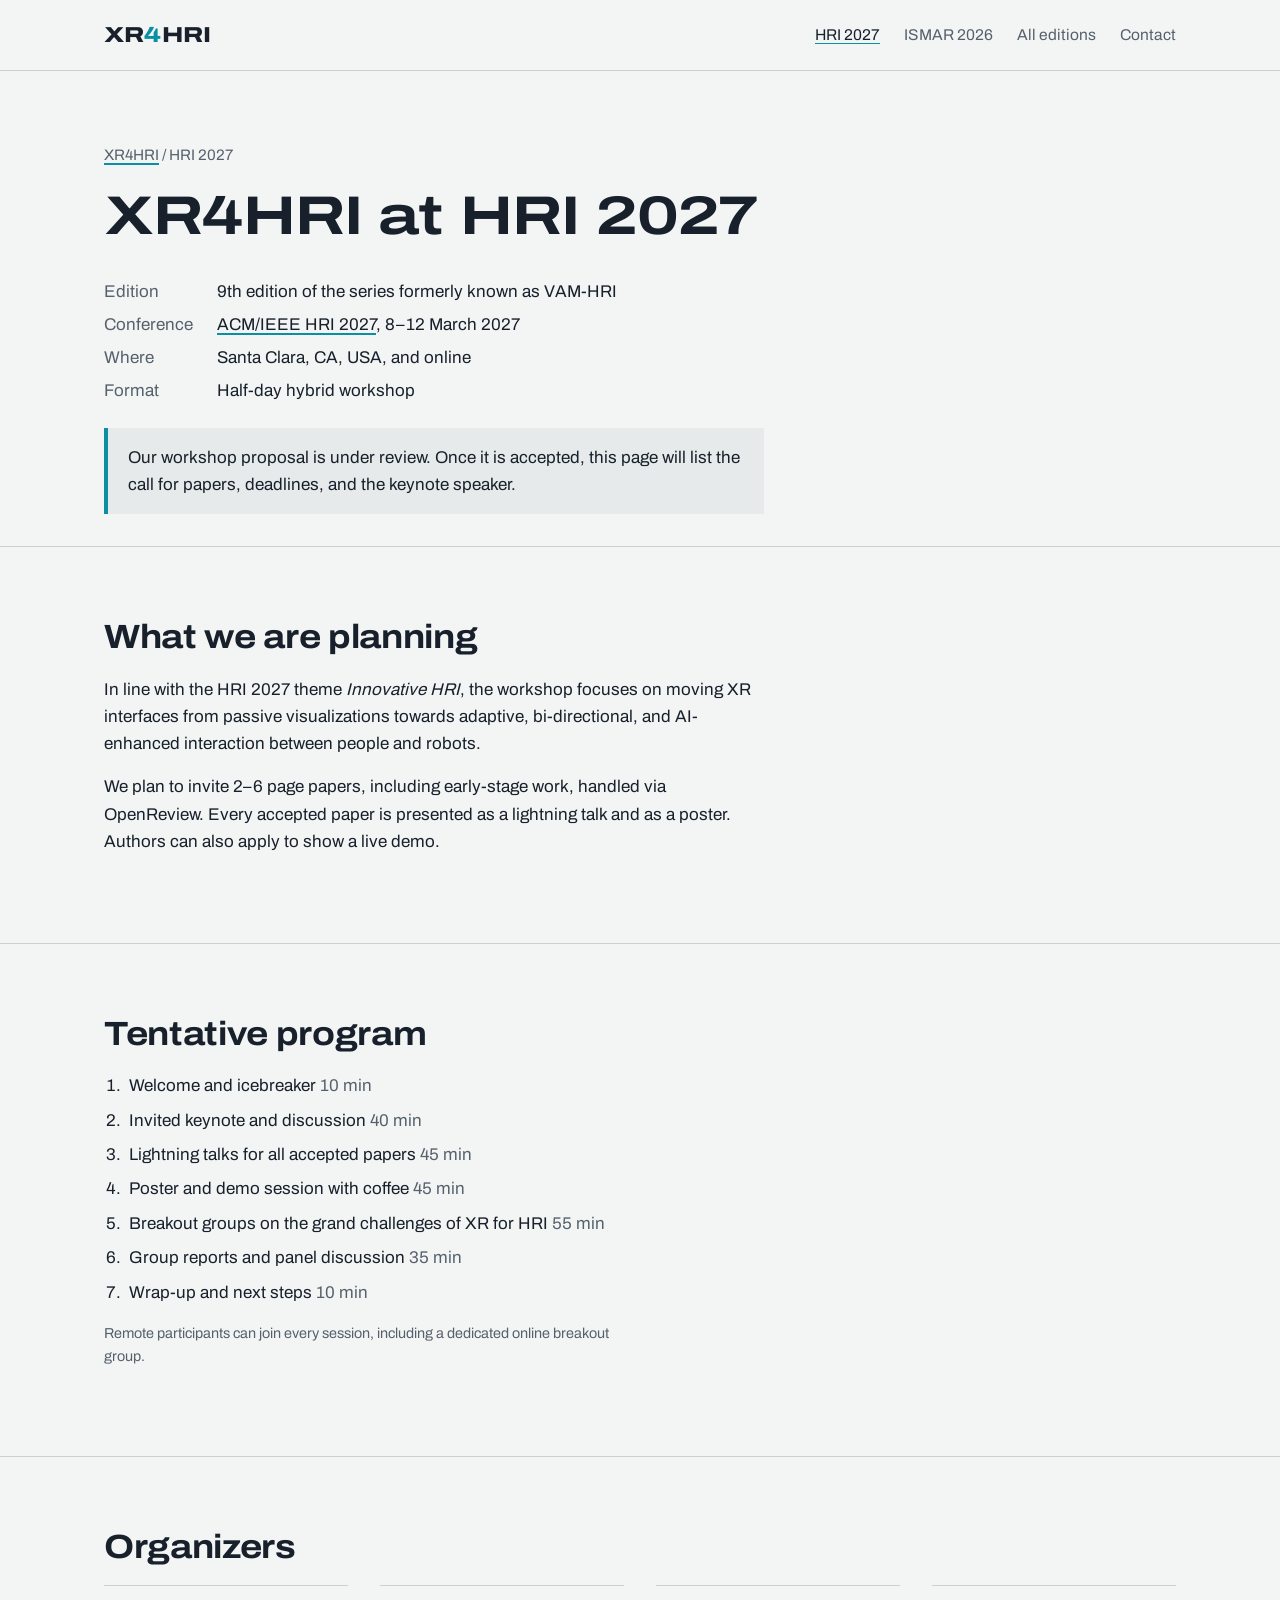
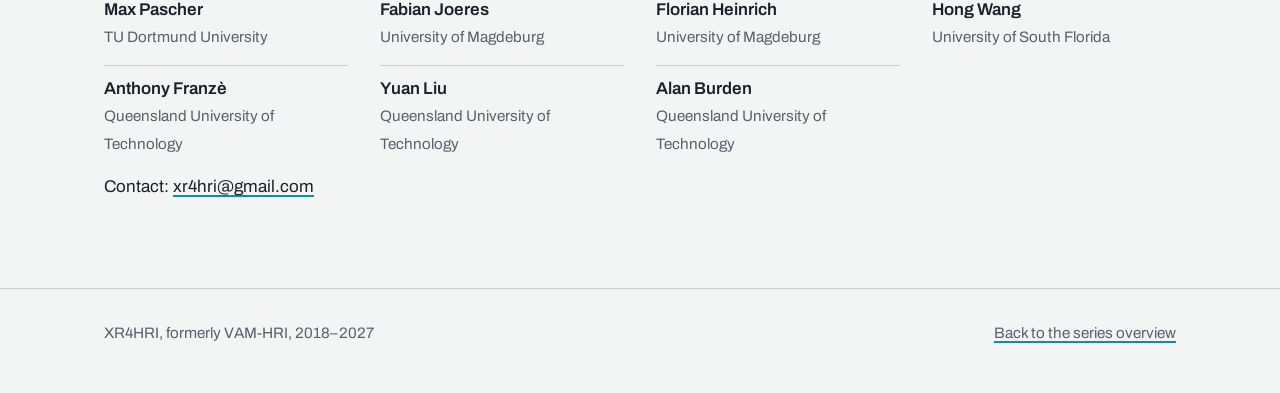
==== hri2027/index.html @ d19fa5a9 "Update" ====
<!doctype html>
<html lang="en">
<head>
  <meta charset="utf-8">
  <meta name="viewport" content="width=device-width, initial-scale=1">
  <title>XR4HRI at HRI 2027 – Santa Clara, CA, USA</title>
  <meta name="description" content="Plans for the 9th edition of XR4HRI (formerly VAM-HRI) at the ACM/IEEE International Conference on Human-Robot Interaction 2027.">
  <link rel="icon" href="../assets/img/favicon.svg" type="image/svg+xml">
  <link rel="preload" href="../assets/fonts/archivo-var.woff2" as="font" type="font/woff2" crossorigin>
  <link rel="stylesheet" href="../assets/css/style.css">
</head>
<body>
  <a class="skip" href="#main">Skip to content</a>

  <header class="site-header">
    <div class="wrap">
      <a class="wordmark" href="../">XR<span>4</span>HRI</a>
      <nav class="site-nav" aria-label="Main">
        <ul>
          <li><a href="./" aria-current="page">HRI 2027</a></li>
          <li><a href="../ismar2026/">ISMAR 2026</a></li>
          <li><a href="../#editions">All editions</a></li>
          <li><a href="../#contact">Contact</a></li>
        </ul>
      </nav>
    </div>
  </header>

  <main id="main">
    <section class="page-head">
      <div class="wrap">
        <p class="crumb"><a href="../">XR4HRI</a> / HRI 2027</p>
        <h1>XR4HRI at HRI 2027</h1>
        <dl class="facts">
          <dt>Edition</dt><dd>9th edition of the series formerly known as VAM-HRI</dd>
          <dt>Conference</dt><dd><a href="https://humanrobotinteraction.org/2027/">ACM/IEEE HRI 2027</a>, 8–12 March 2027</dd>
          <dt>Where</dt><dd>Santa Clara, CA, USA, and online</dd>
          <dt>Format</dt><dd>Half-day hybrid workshop</dd>
        </dl>
        <!-- TODO: replace this note with the call for papers once the workshop is accepted -->
        <p class="status">Our workshop proposal is under review. Once it is accepted, this page will list the call for papers, deadlines, and the keynote speaker.</p>
      </div>
    </section>

    <section class="section" aria-labelledby="plan-title">
      <div class="wrap">
        <div class="prose">
          <h2 id="plan-title">What we are planning</h2>
          <p>In line with the HRI 2027 theme <em>Innovative HRI</em>, the workshop focuses on moving XR interfaces from passive visualizations towards adaptive, bi-directional, and AI-enhanced interaction between people and robots.</p>
          <p>We plan to invite 2–6 page papers, including early-stage work, handled via OpenReview. Every accepted paper is presented as a lightning talk and as a poster. Authors can also apply to show a live demo.</p>
        </div>
      </div>
    </section>

    <section class="section" aria-labelledby="program-title">
      <div class="wrap">
        <h2 id="program-title">Tentative program</h2>
        <ol class="program">
          <li>Welcome and icebreaker <span>10 min</span></li>
          <li>Invited keynote and discussion <span>40 min</span></li>
          <li>Lightning talks for all accepted papers <span>45 min</span></li>
          <li>Poster and demo session with coffee <span>45 min</span></li>
          <li>Breakout groups on the grand challenges of XR for HRI <span>55 min</span></li>
          <li>Group reports and panel discussion <span>35 min</span></li>
          <li>Wrap-up and next steps <span>10 min</span></li>
        </ol>
        <p class="prose small">Remote participants can join every session, including a dedicated online breakout group.</p>
      </div>
    </section>

    <section class="section" aria-labelledby="org-title">
      <div class="wrap">
        <h2 id="org-title">Organizers</h2>
        <!-- TODO: keep in sync with the proposal's author list -->
        <ul class="people">
          <li><strong>Max Pascher</strong><span>TU Dortmund University</span></li>
          <li><strong>Fabian Joeres</strong><span>University of Magdeburg</span></li>
          <li><strong>Florian Heinrich</strong><span>University of Magdeburg</span></li>
          <li><strong>Hong Wang</strong><span>University of South Florida</span></li>
          <li><strong>Anthony Franzè</strong><span>Queensland University of Technology</span></li>
          <li><strong>Yuan Liu</strong><span>Queensland University of Technology</span></li>
          <li><strong>Alan Burden</strong><span>Queensland University of Technology</span></li>
        </ul>
        <p>Contact: <a href="mailto:xr4hri@gmail.com">xr4hri@gmail.com</a></p>
      </div>
    </section>
  </main>

  <footer class="site-footer">
    <div class="wrap">
      <p>XR4HRI, formerly VAM-HRI, 2018–2027</p>
      <p><a href="../">Back to the series overview</a></p>
    </div>
  </footer>
</body>
</html>
---- assets/css/style.css ----
/* XR4HRI — shared styles
   Palette: the physical world is ink on light grey; the virtual layer is "holo" cyan,
   used only for things that are overlays (the ghost arm, current-edition markers, focus). */

@font-face {
  font-family: "Archivo";
  src: url("../fonts/archivo-var.woff2") format("woff2");
  font-weight: 100 900;
  font-stretch: 62% 125%;
  font-display: swap;
}

:root {
  --bg: #f3f5f4;
  --surface: #e6eaea;
  --ink: #17202b;
  --muted: #56616d;
  --line: #c9d0d4;
  --holo: #0b8fa5;
  --holo-soft: #c4ecf2;

  --font: "Archivo", "Helvetica Neue", Arial, system-ui, sans-serif;
  --measure: 66ch;
  --page: 72rem;
  --gutter: clamp(1.25rem, 4vw, 2.5rem);
  color-scheme: light dark;
}

@media (prefers-color-scheme: dark) {
  :root {
    --bg: #0f151c;
    --surface: #18212b;
    --ink: #e5ebee;
    --muted: #9ba7b2;
    --line: #2c3743;
    --holo: #3fd0e6;
    --holo-soft: #133b44;
  }
}

*, *::before, *::after { box-sizing: border-box; }

html { -webkit-text-size-adjust: 100%; }

body {
  margin: 0;
  background: var(--bg);
  color: var(--ink);
  font-family: var(--font);
  font-size: 1.0625rem;
  line-height: 1.6;
  font-stretch: 100%;
}

img, svg { max-width: 100%; height: auto; }

a { color: inherit; text-decoration-color: var(--holo); text-decoration-thickness: 2px; text-underline-offset: 0.2em; }
a:hover { color: var(--holo); }

:focus-visible { outline: 3px solid var(--holo); outline-offset: 3px; border-radius: 2px; }

.skip {
  position: absolute; left: -999px; top: 0;
  background: var(--ink); color: var(--bg); padding: 0.5rem 1rem; z-index: 10;
}
.skip:focus { left: 1rem; top: 1rem; }

.wrap { max-width: var(--page); margin: 0 auto; padding: 0 var(--gutter); }

/* ---------- Header ---------- */
.site-header { border-bottom: 1px solid var(--line); }
.site-header .wrap {
  display: flex; flex-wrap: wrap; align-items: center; justify-content: space-between;
  gap: 0.75rem 2rem; padding-top: 1.1rem; padding-bottom: 1.1rem;
}
.wordmark {
  font-weight: 800; font-stretch: 125%; font-size: 1.35rem; letter-spacing: 0.01em;
  text-decoration: none;
}
.wordmark span { color: var(--holo); }
.site-nav ul { display: flex; flex-wrap: wrap; gap: 0.25rem 1.5rem; list-style: none; margin: 0; padding: 0; }
.site-nav a { text-decoration: none; font-size: 0.975rem; color: var(--muted); }
.site-nav a:hover, .site-nav a[aria-current="page"] { color: var(--ink); text-decoration: underline; text-decoration-color: var(--holo); }

/* ---------- Type ---------- */
h1, h2, h3 { line-height: 1.08; margin: 0 0 0.6em; font-weight: 700; }
h1 { font-stretch: 125%; font-size: clamp(2.3rem, 5.6vw, 4.4rem); letter-spacing: -0.015em; }
h2 { font-stretch: 112%; font-size: clamp(1.55rem, 2.8vw, 2.1rem); letter-spacing: -0.01em; }
h3 { font-stretch: 100%; font-size: 1.15rem; margin-bottom: 0.4em; }
p, ul, ol, dl { margin: 0 0 1rem; }
.prose { max-width: var(--measure); }
.lead { font-size: clamp(1.1rem, 1.6vw, 1.3rem); line-height: 1.5; color: var(--muted); max-width: 40ch; }
.small { font-size: 0.9rem; color: var(--muted); }

/* ---------- Hero ---------- */
.hero .wrap {
  display: grid; grid-template-columns: minmax(0, 1.15fr) minmax(0, 0.85fr);
  gap: 2rem 3rem; align-items: center;
  padding-top: clamp(2.5rem, 7vw, 5.5rem); padding-bottom: clamp(2rem, 5vw, 4rem);
}
.hero h1 { margin-bottom: 0.45em; }
.hero-art { justify-self: end; width: 100%; max-width: 30rem; }
.hero-art .real { fill: var(--ink); }
.hero-art .table { stroke: var(--line); stroke-width: 2; }
.hero-art .ghost { fill: none; stroke: var(--holo); stroke-width: 2; stroke-dasharray: 5 4; }
.hero-art .path { fill: none; stroke: var(--holo); stroke-width: 2.5; stroke-linecap: round; stroke-dasharray: 1 7; }
.hero-art .target { fill: var(--holo-soft); stroke: var(--holo); stroke-width: 2; }
.hero-art .ghost-group { animation: project 1.6s ease-out 0.4s both; }
@keyframes project { from { opacity: 0; transform: translateY(6px); } to { opacity: 1; transform: none; } }

.actions { display: flex; flex-wrap: wrap; gap: 0.75rem 1.5rem; align-items: center; margin-top: 1.75rem; }
.button {
  display: inline-block; background: var(--ink); color: var(--bg); text-decoration: none;
  padding: 0.7rem 1.2rem; border-radius: 3px; font-weight: 600;
}
.button:hover { background: var(--holo); color: var(--bg); }

/* ---------- Sections ---------- */
.section { padding: clamp(2.5rem, 6vw, 4.5rem) 0; border-top: 1px solid var(--line); }
.section-head { max-width: var(--measure); margin-bottom: 1.75rem; }

.next {
  border-left: 4px solid var(--holo); background: var(--surface);
  padding: 1.5rem 1.75rem; display: grid; grid-template-columns: minmax(0, 1fr) auto; gap: 1rem 2rem; align-items: end;
}
.next h2 { margin-bottom: 0.3em; }
.next p { margin: 0; max-width: 58ch; }

.facts { display: grid; grid-template-columns: max-content 1fr; gap: 0.35rem 1.5rem; margin: 0; }
.facts dt { color: var(--muted); }
.facts dd { margin: 0; }

.two-col { display: grid; grid-template-columns: repeat(2, minmax(0, 1fr)); gap: 1.5rem 3rem; }
.topics ul { padding-left: 1.1rem; margin: 0; }
.topics li { margin-bottom: 0.3rem; }

/* ---------- Editions table ---------- */
.table-scroll { overflow-x: auto; }
table { border-collapse: collapse; width: 100%; min-width: 36rem; }
th, td { text-align: left; padding: 0.7rem 1rem 0.7rem 0; border-bottom: 1px solid var(--line); vertical-align: top; }
th { font-weight: 600; color: var(--muted); font-size: 0.95rem; }
td.year { font-weight: 700; font-stretch: 112%; font-variant-numeric: tabular-nums; width: 5rem; }
tr.xr td.year { color: var(--holo); }
.series-break td { padding-top: 1.5rem; color: var(--muted); font-size: 0.95rem; border-bottom-color: transparent; }

/* ---------- Edition pages ---------- */
.page-head .wrap { padding-top: clamp(2.5rem, 6vw, 4.5rem); padding-bottom: 2rem; }
.crumb { font-size: 0.95rem; color: var(--muted); margin-bottom: 1.25rem; }
.page-head h1 { font-size: clamp(2rem, 4.6vw, 3.4rem); max-width: 22ch; }
.status {
  border-left: 4px solid var(--holo); background: var(--surface);
  padding: 1rem 1.25rem; max-width: var(--measure); margin: 1.5rem 0 0;
}
.tracks { display: grid; grid-template-columns: repeat(2, minmax(0, 1fr)); gap: 2rem 3rem; }
.people { list-style: none; padding: 0; display: grid; grid-template-columns: repeat(auto-fill, minmax(15rem, 1fr)); gap: 0.9rem 2rem; }
.people li { border-top: 1px solid var(--line); padding-top: 0.6rem; }
.people strong { display: block; font-weight: 600; }
.people span { color: var(--muted); font-size: 0.95rem; }
ol.program { padding-left: 1.3rem; max-width: var(--measure); }
ol.program li { margin-bottom: 0.45rem; padding-left: 0.25rem; }
ol.program li span { color: var(--muted); }

/* ---------- Footer ---------- */
.site-footer { border-top: 1px solid var(--line); padding: 2rem 0 3rem; font-size: 0.95rem; color: var(--muted); }
.site-footer .wrap { display: flex; flex-wrap: wrap; justify-content: space-between; gap: 1rem 2rem; }
.site-footer p { margin: 0; }

/* ---------- Responsive ---------- */
@media (max-width: 52rem) {
  .hero .wrap { grid-template-columns: 1fr; }
  .hero-art { justify-self: start; max-width: 22rem; order: -1; }
  .next { grid-template-columns: 1fr; }
  .two-col, .tracks { grid-template-columns: 1fr; }
}

@media (prefers-reduced-motion: reduce) {
  .hero-art .ghost-group { animation: none; }
}
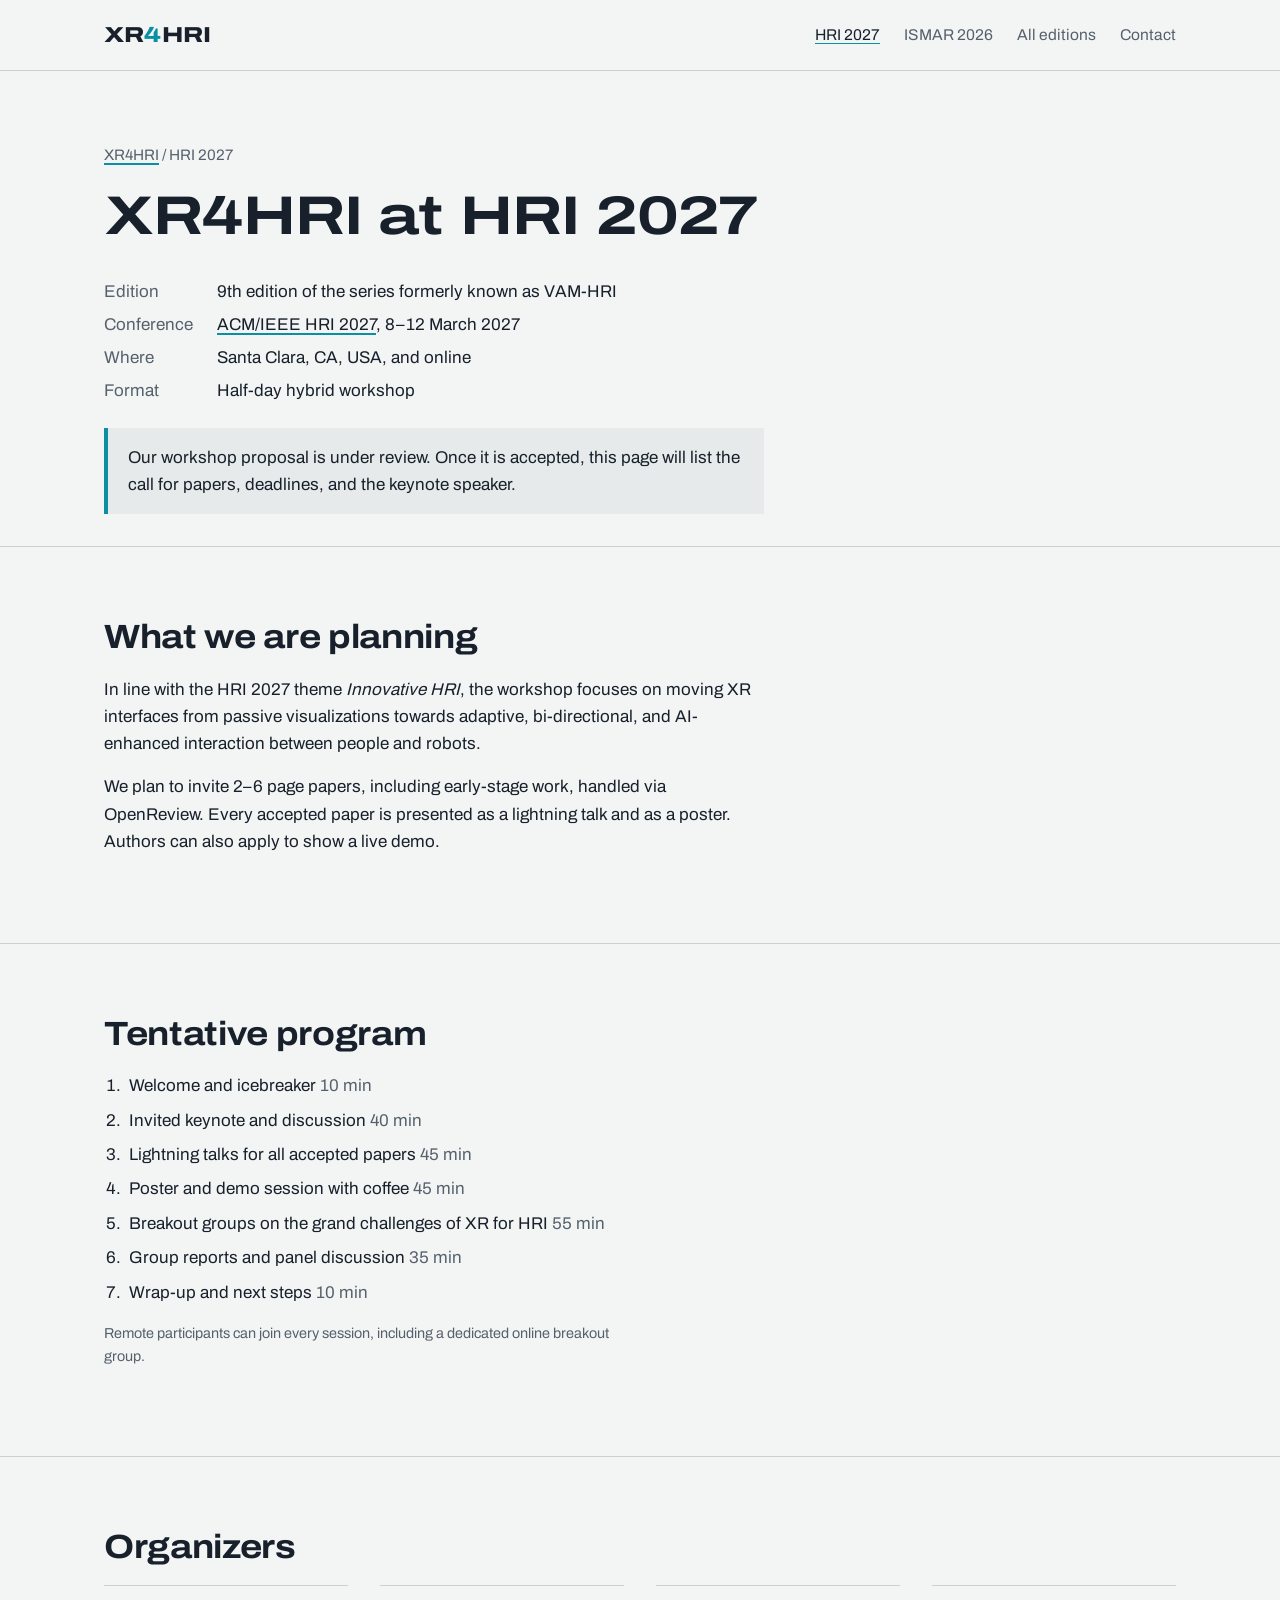
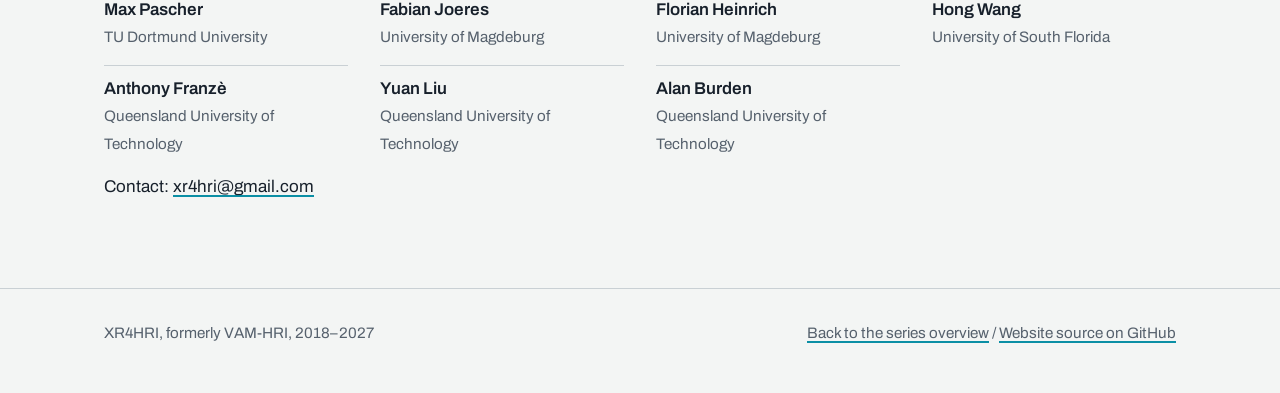
==== commit 1345fe32: "ISAMAR & Discord" ====
--- a/hri2027/index.html
+++ b/hri2027/index.html
@@ -89,7 +89,7 @@
   <footer class="site-footer">
     <div class="wrap">
       <p>XR4HRI, formerly VAM-HRI, 2018–2027</p>
-      <p><a href="../">Back to the series overview</a></p>
+      <p><a href="../">Back to the series overview</a> <span aria-hidden="true">/</span> <a href="https://github.com/xr4hri/xr4hri.github.io">Website source on GitHub</a></p>
     </div>
   </footer>
 </body>
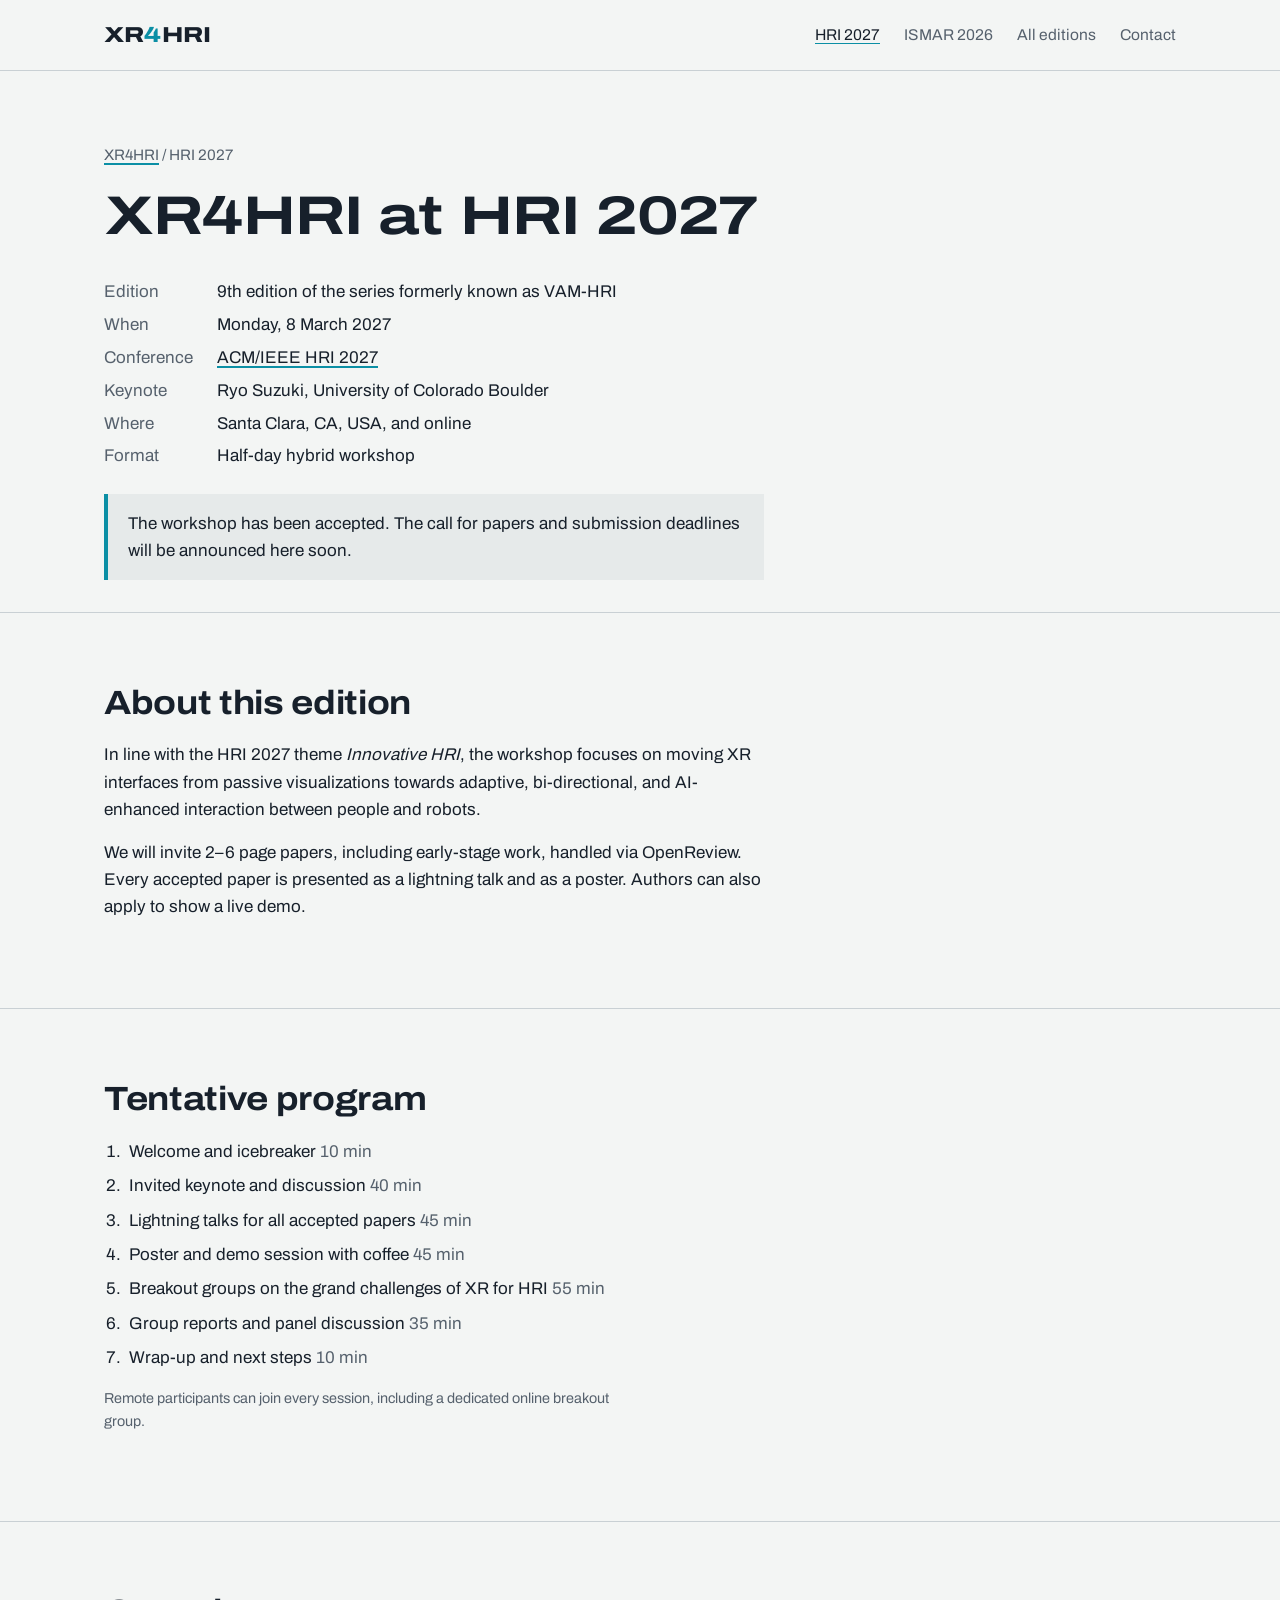
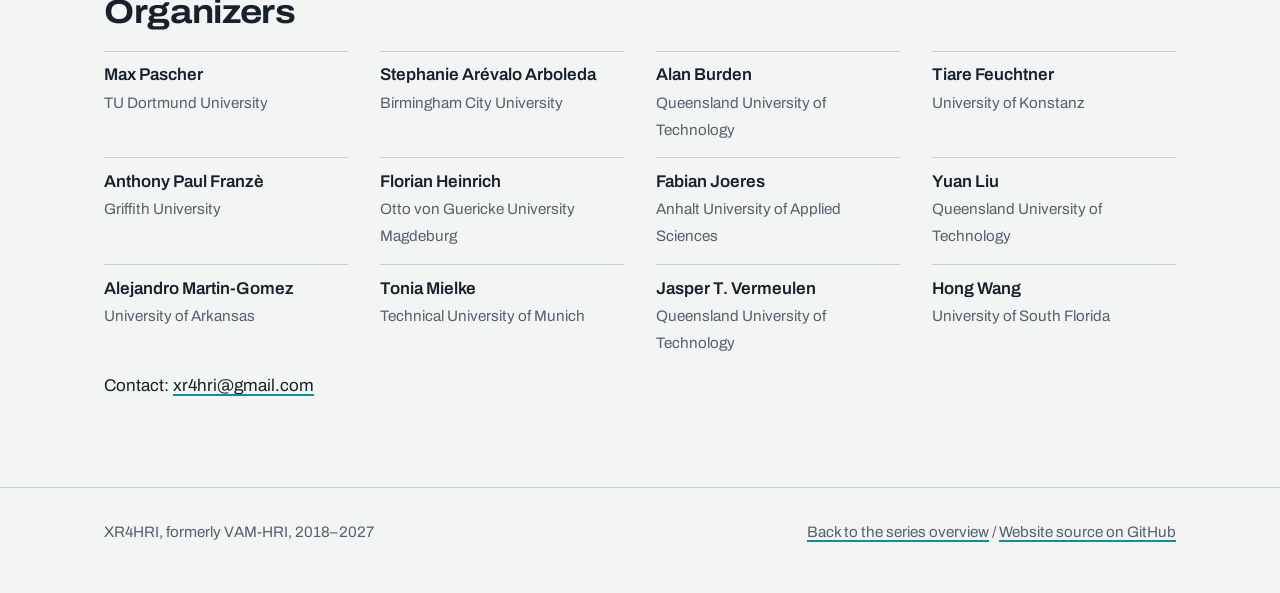
==== commit 67f89af9: "Update after acceptance" ====
--- a/hri2027/index.html
+++ b/hri2027/index.html
@@ -33,21 +33,23 @@
         <h1>XR4HRI at HRI 2027</h1>
         <dl class="facts">
           <dt>Edition</dt><dd>9th edition of the series formerly known as VAM-HRI</dd>
-          <dt>Conference</dt><dd><a href="https://humanrobotinteraction.org/2027/">ACM/IEEE HRI 2027</a>, 8–12 March 2027</dd>
+          <dt>When</dt><dd>Monday, 8 March 2027</dd>
+          <dt>Conference</dt><dd><a href="https://humanrobotinteraction.org/2027/">ACM/IEEE HRI 2027</a></dd>
+          <dt>Keynote</dt><dd>Ryo Suzuki, University of Colorado Boulder</dd>
           <dt>Where</dt><dd>Santa Clara, CA, USA, and online</dd>
           <dt>Format</dt><dd>Half-day hybrid workshop</dd>
         </dl>
-        <!-- TODO: replace this note with the call for papers once the workshop is accepted -->
-        <p class="status">Our workshop proposal is under review. Once it is accepted, this page will list the call for papers, deadlines, and the keynote speaker.</p>
+        <!-- TODO: replace this note with the call for papers and deadlines -->
+        <p class="status">The workshop has been accepted. The call for papers and submission deadlines will be announced here soon.</p>
       </div>
     </section>
 
     <section class="section" aria-labelledby="plan-title">
       <div class="wrap">
         <div class="prose">
-          <h2 id="plan-title">What we are planning</h2>
+          <h2 id="plan-title">About this edition</h2>
           <p>In line with the HRI 2027 theme <em>Innovative HRI</em>, the workshop focuses on moving XR interfaces from passive visualizations towards adaptive, bi-directional, and AI-enhanced interaction between people and robots.</p>
-          <p>We plan to invite 2–6 page papers, including early-stage work, handled via OpenReview. Every accepted paper is presented as a lightning talk and as a poster. Authors can also apply to show a live demo.</p>
+          <p>We will invite 2–6 page papers, including early-stage work, handled via OpenReview. Every accepted paper is presented as a lightning talk and as a poster. Authors can also apply to show a live demo.</p>
         </div>
       </div>
     </section>
@@ -71,15 +73,19 @@
     <section class="section" aria-labelledby="org-title">
       <div class="wrap">
         <h2 id="org-title">Organizers</h2>
-        <!-- TODO: keep in sync with the proposal's author list -->
         <ul class="people">
           <li><strong>Max Pascher</strong><span>TU Dortmund University</span></li>
-          <li><strong>Fabian Joeres</strong><span>University of Magdeburg</span></li>
-          <li><strong>Florian Heinrich</strong><span>University of Magdeburg</span></li>
+          <li><strong>Stephanie Arévalo Arboleda</strong><span>Birmingham City University</span></li>
+          <li><strong>Alan Burden</strong><span>Queensland University of Technology</span></li>
+          <li><strong>Tiare Feuchtner</strong><span>University of Konstanz</span></li>
+          <li><strong>Anthony Paul Franzè</strong><span>Griffith University</span></li>
+          <li><strong>Florian Heinrich</strong><span>Otto von Guericke University Magdeburg</span></li>
+          <li><strong>Fabian Joeres</strong><span>Anhalt University of Applied Sciences</span></li>
+          <li><strong>Yuan Liu</strong><span>Queensland University of Technology</span></li>
+          <li><strong>Alejandro Martin-Gomez</strong><span>University of Arkansas</span></li>
+          <li><strong>Tonia Mielke</strong><span>Technical University of Munich</span></li>
+          <li><strong>Jasper T. Vermeulen</strong><span>Queensland University of Technology</span></li>
           <li><strong>Hong Wang</strong><span>University of South Florida</span></li>
-          <li><strong>Anthony Franzè</strong><span>Queensland University of Technology</span></li>
-          <li><strong>Yuan Liu</strong><span>Queensland University of Technology</span></li>
-          <li><strong>Alan Burden</strong><span>Queensland University of Technology</span></li>
         </ul>
         <p>Contact: <a href="mailto:xr4hri@gmail.com">xr4hri@gmail.com</a></p>
       </div>
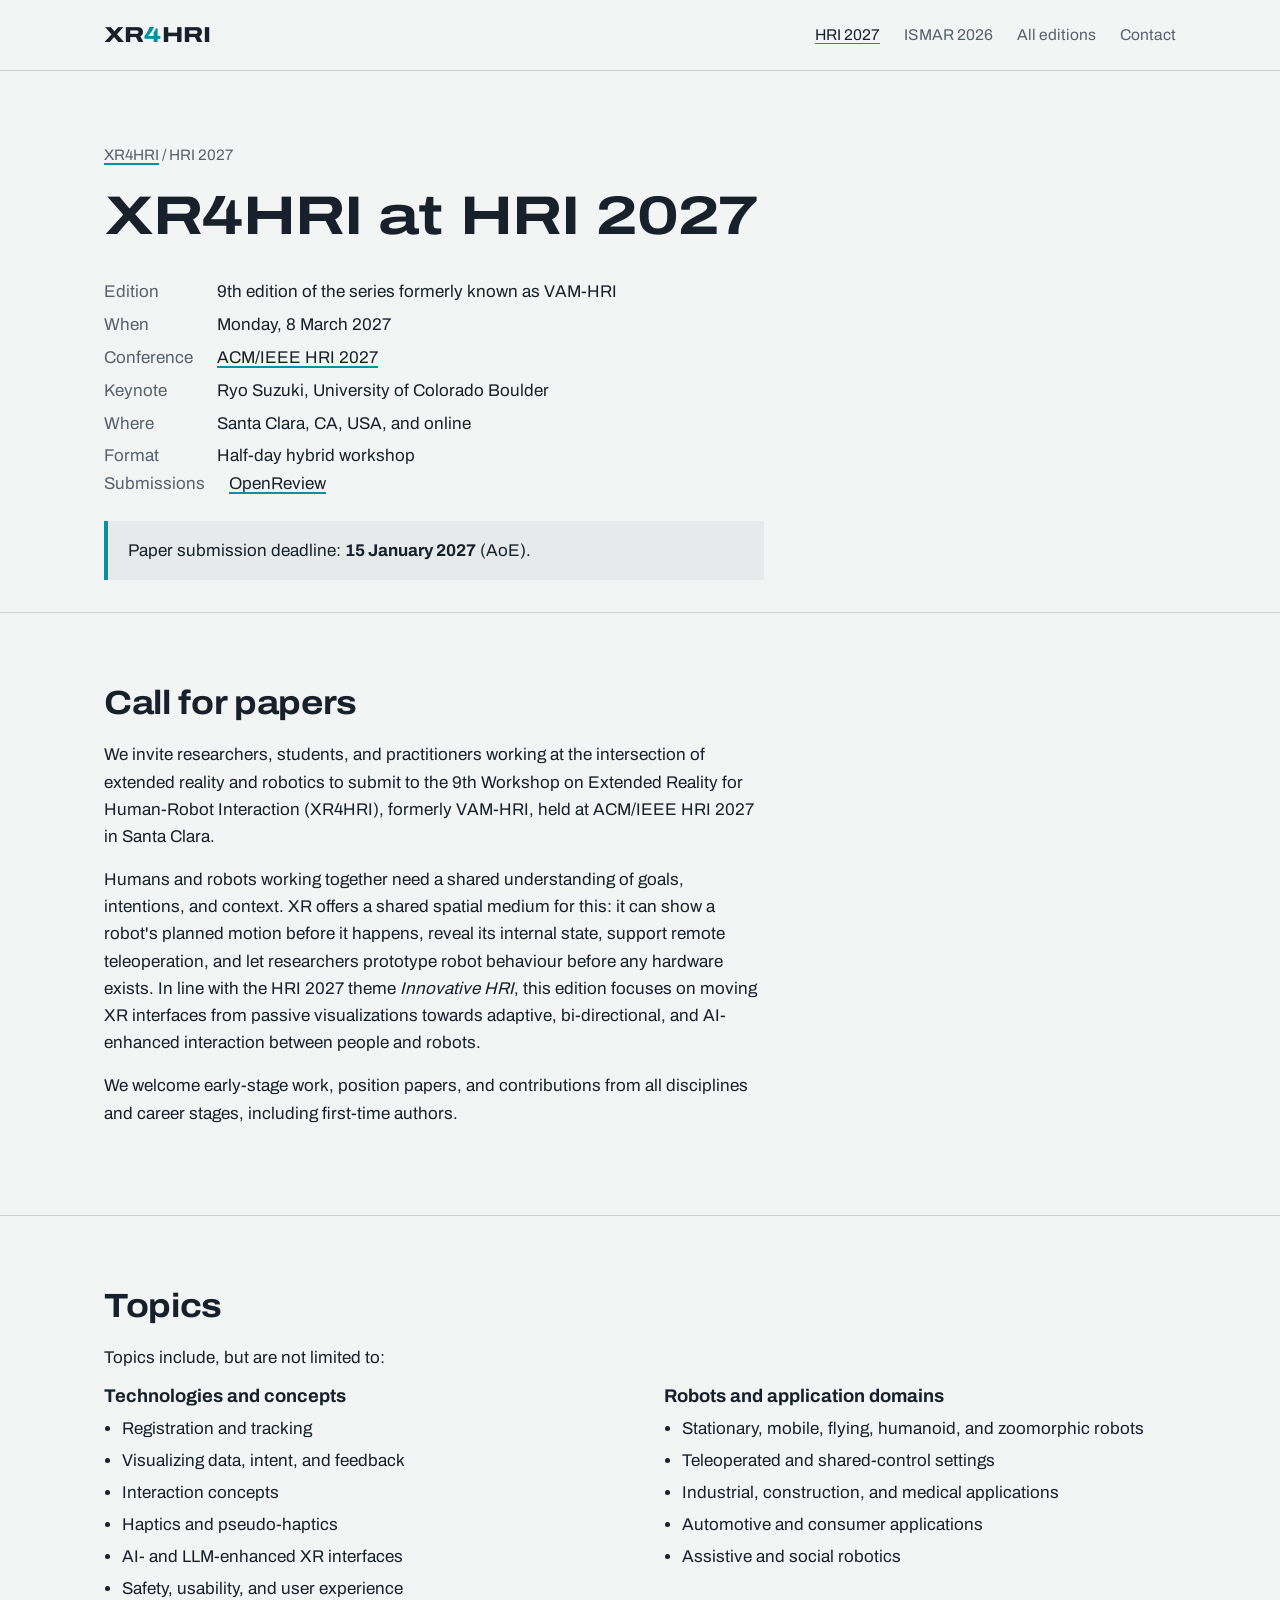
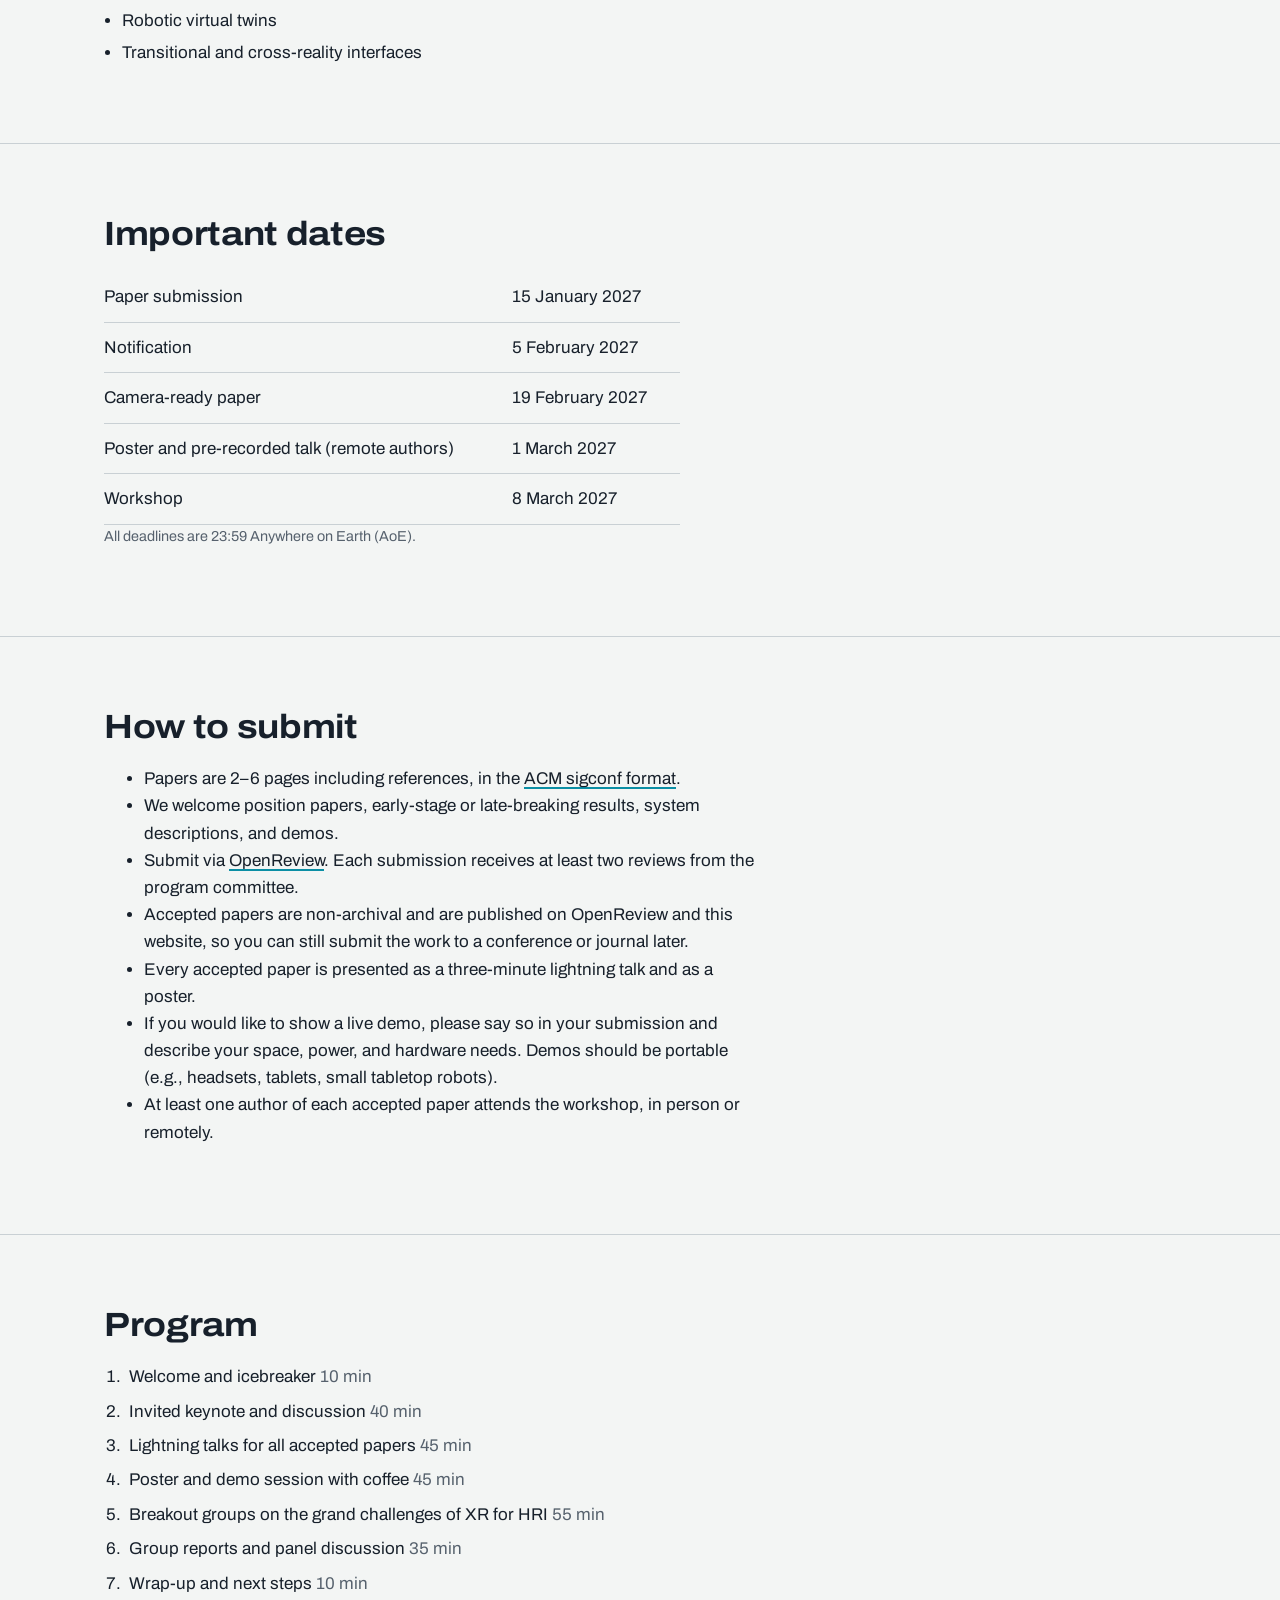
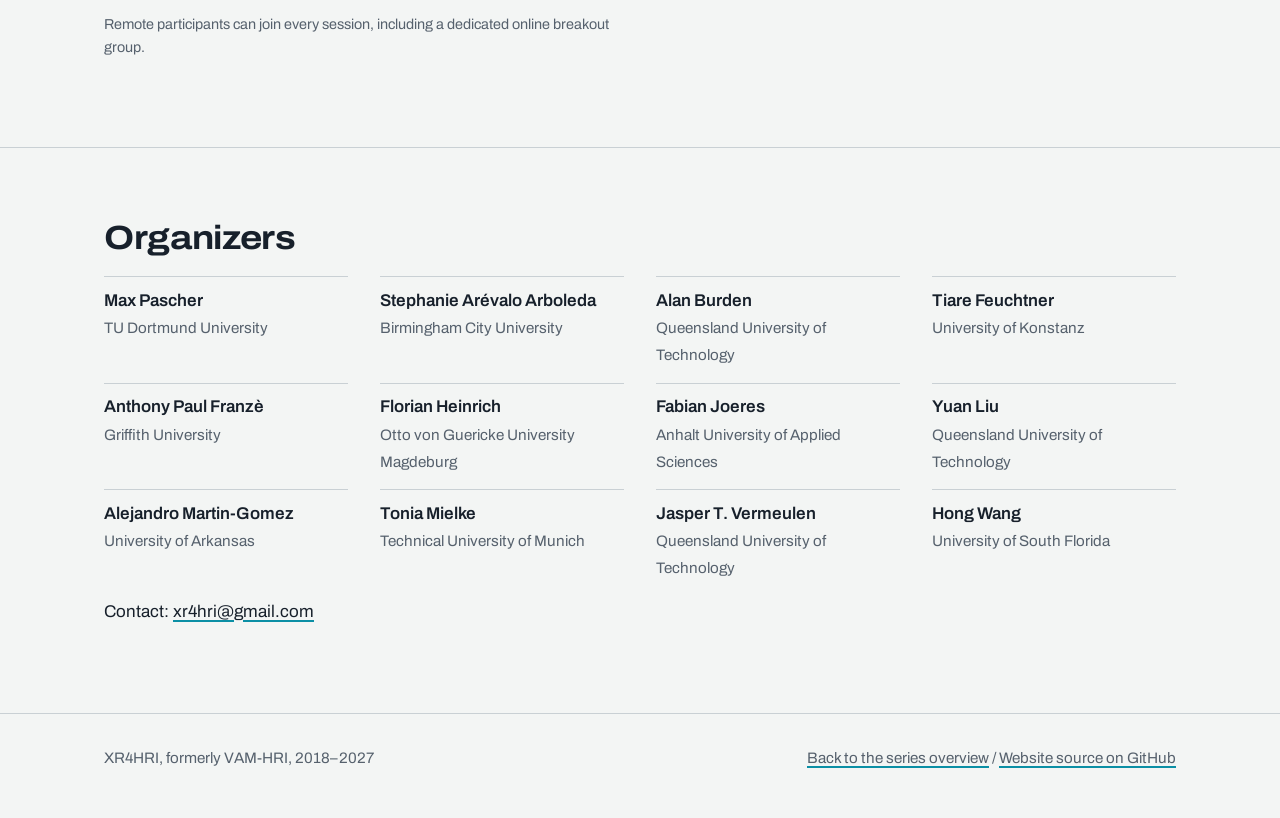
==== commit 65d49c16: "CfP" ====
--- a/hri2027/index.html
+++ b/hri2027/index.html
@@ -39,24 +39,92 @@
           <dt>Where</dt><dd>Santa Clara, CA, USA, and online</dd>
           <dt>Format</dt><dd>Half-day hybrid workshop</dd>
         </dl>
-        <!-- TODO: replace this note with the call for papers and deadlines -->
-        <p class="status">The workshop has been accepted. The call for papers and submission deadlines will be announced here soon.</p>
+        <dl class="facts">
+          <dt>Submissions</dt><dd><a href="https://openreview.net/group?id=humanrobotinteraction.org/HRI/2027/Workshop/XR4HRI">OpenReview</a></dd>
+        </dl>
+        <p class="status">Paper submission deadline: <strong>15 January 2027</strong> (AoE).</p>
       </div>
     </section>
 
-    <section class="section" aria-labelledby="plan-title">
+    <section class="section" aria-labelledby="cfp-title">
       <div class="wrap">
         <div class="prose">
-          <h2 id="plan-title">About this edition</h2>
-          <p>In line with the HRI 2027 theme <em>Innovative HRI</em>, the workshop focuses on moving XR interfaces from passive visualizations towards adaptive, bi-directional, and AI-enhanced interaction between people and robots.</p>
-          <p>We will invite 2–6 page papers, including early-stage work, handled via OpenReview. Every accepted paper is presented as a lightning talk and as a poster. Authors can also apply to show a live demo.</p>
+          <h2 id="cfp-title">Call for papers</h2>
+          <p>We invite researchers, students, and practitioners working at the intersection of extended reality and robotics to submit to the 9th Workshop on Extended Reality for Human-Robot Interaction (XR4HRI), formerly VAM-HRI, held at ACM/IEEE HRI 2027 in Santa Clara.</p>
+          <p>Humans and robots working together need a shared understanding of goals, intentions, and context. XR offers a shared spatial medium for this: it can show a robot's planned motion before it happens, reveal its internal state, support remote teleoperation, and let researchers prototype robot behaviour before any hardware exists. In line with the HRI 2027 theme <em>Innovative HRI</em>, this edition focuses on moving XR interfaces from passive visualizations towards adaptive, bi-directional, and AI-enhanced interaction between people and robots.</p>
+          <p>We welcome early-stage work, position papers, and contributions from all disciplines and career stages, including first-time authors.</p>
         </div>
       </div>
     </section>
 
+    <section class="section" aria-labelledby="topics-title">
+      <div class="wrap">
+        <h2 id="topics-title">Topics</h2>
+        <p class="prose">Topics include, but are not limited to:</p>
+        <div class="two-col topics">
+          <div>
+            <h3>Technologies and concepts</h3>
+            <ul>
+              <li>Registration and tracking</li>
+              <li>Visualizing data, intent, and feedback</li>
+              <li>Interaction concepts</li>
+              <li>Haptics and pseudo-haptics</li>
+              <li>AI- and LLM-enhanced XR interfaces</li>
+              <li>Safety, usability, and user experience</li>
+              <li>Robotic virtual twins</li>
+              <li>Transitional and cross-reality interfaces</li>
+            </ul>
+          </div>
+          <div>
+            <h3>Robots and application domains</h3>
+            <ul>
+              <li>Stationary, mobile, flying, humanoid, and zoomorphic robots</li>
+              <li>Teleoperated and shared-control settings</li>
+              <li>Industrial, construction, and medical applications</li>
+              <li>Automotive and consumer applications</li>
+              <li>Assistive and social robotics</li>
+            </ul>
+          </div>
+        </div>
+      </div>
+    </section>
+
+    <section class="section" aria-labelledby="dates-title">
+      <div class="wrap">
+        <h2 id="dates-title">Important dates</h2>
+        <div class="table-scroll">
+          <table style="min-width:0; max-width:36rem">
+            <tbody>
+              <tr><td>Paper submission</td><td>15 January 2027</td></tr>
+              <tr><td>Notification</td><td>5 February 2027</td></tr>
+              <tr><td>Camera-ready paper</td><td>19 February 2027</td></tr>
+              <tr><td>Poster and pre-recorded talk (remote authors)</td><td>1 March 2027</td></tr>
+              <tr><td>Workshop</td><td>8 March 2027</td></tr>
+            </tbody>
+          </table>
+        </div>
+        <p class="small">All deadlines are 23:59 Anywhere on Earth (AoE).</p>
+      </div>
+    </section>
+
+    <section class="section" id="submit" aria-labelledby="submit-title">
+      <div class="wrap"><div class="prose">
+        <h2 id="submit-title">How to submit</h2>
+        <ul>
+          <li>Papers are 2–6 pages including references, in the <a href="https://www.acm.org/publications/proceedings-template">ACM sigconf format</a>.</li>
+          <li>We welcome position papers, early-stage or late-breaking results, system descriptions, and demos.</li>
+          <li>Submit via <a href="https://openreview.net/group?id=humanrobotinteraction.org/HRI/2027/Workshop/XR4HRI">OpenReview</a>. Each submission receives at least two reviews from the program committee.</li>
+          <li>Accepted papers are non-archival and are published on OpenReview and this website, so you can still submit the work to a conference or journal later.</li>
+          <li>Every accepted paper is presented as a three-minute lightning talk and as a poster.</li>
+          <li>If you would like to show a live demo, please say so in your submission and describe your space, power, and hardware needs. Demos should be portable (e.g., headsets, tablets, small tabletop robots).</li>
+          <li>At least one author of each accepted paper attends the workshop, in person or remotely.</li>
+        </ul>
+      </div></div>
+    </section>
+
     <section class="section" aria-labelledby="program-title">
       <div class="wrap">
-        <h2 id="program-title">Tentative program</h2>
+        <h2 id="program-title">Program</h2>
         <ol class="program">
           <li>Welcome and icebreaker <span>10 min</span></li>
           <li>Invited keynote and discussion <span>40 min</span></li>
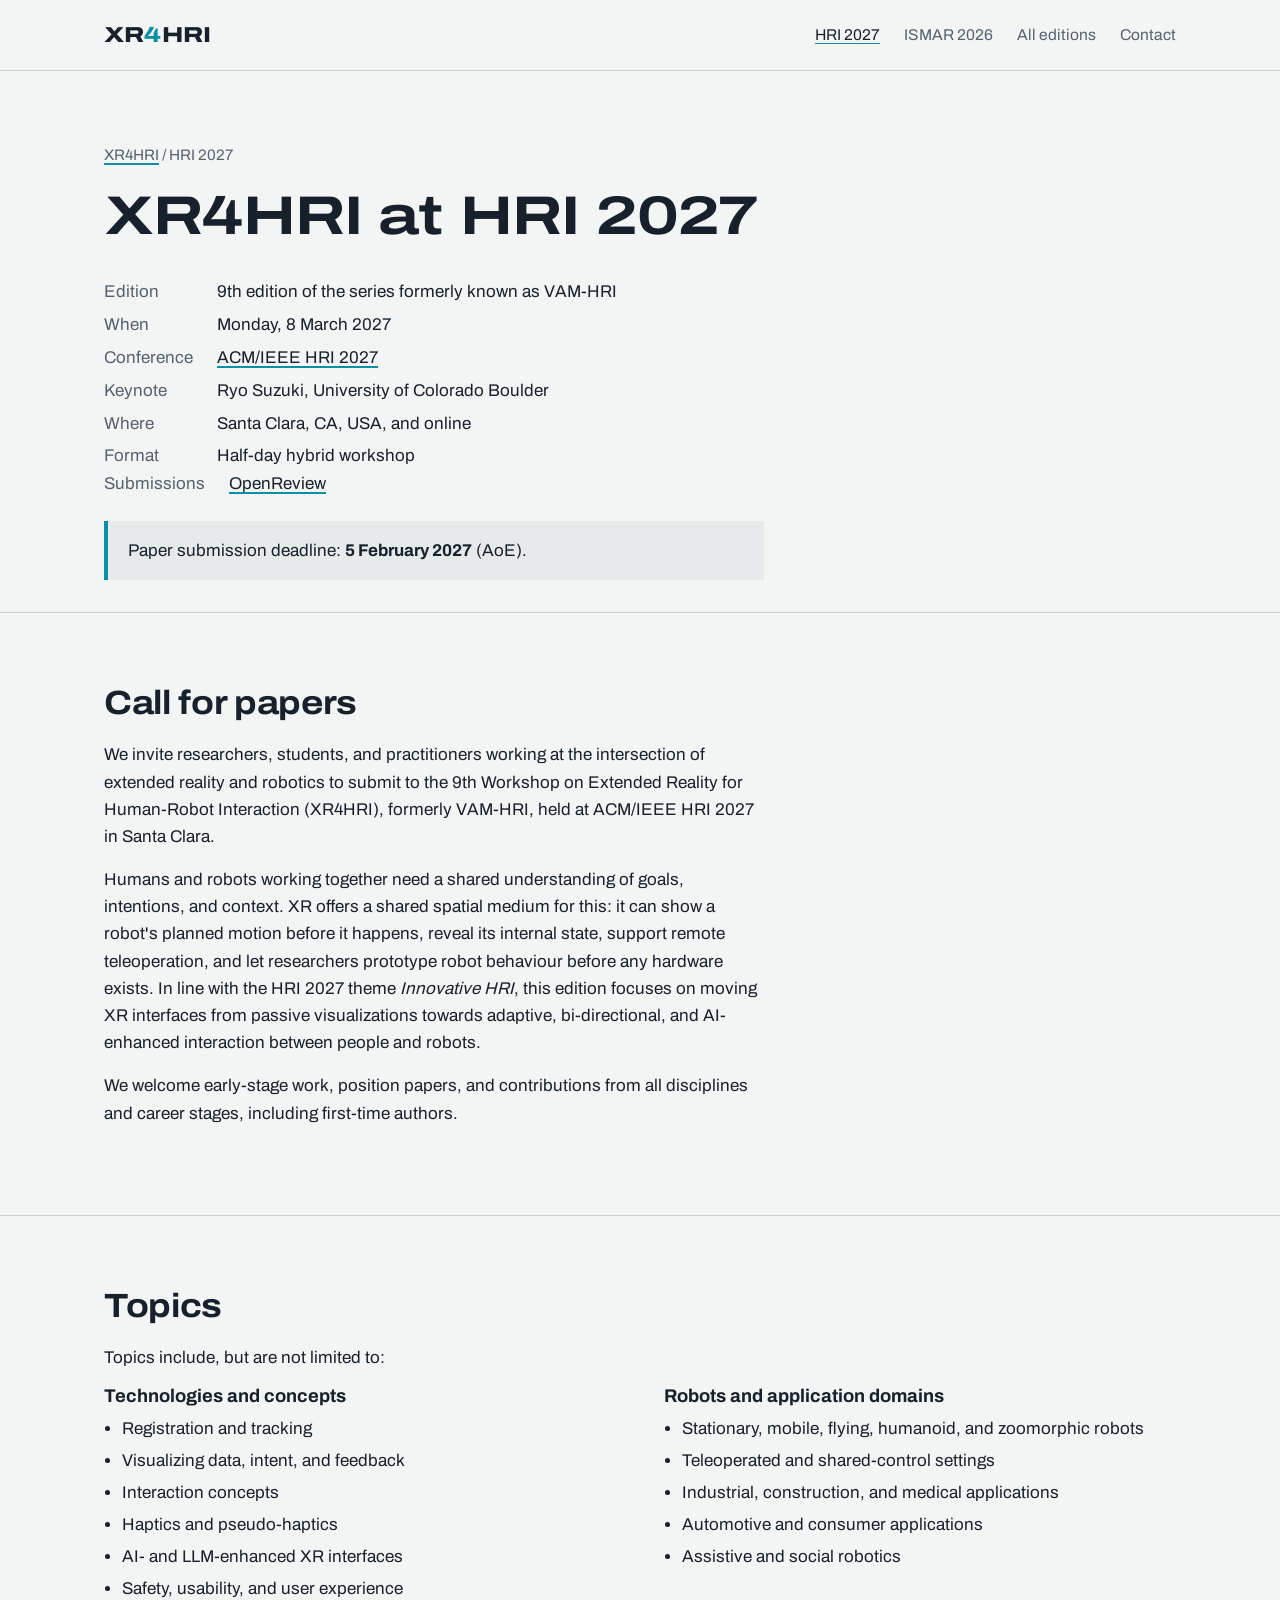
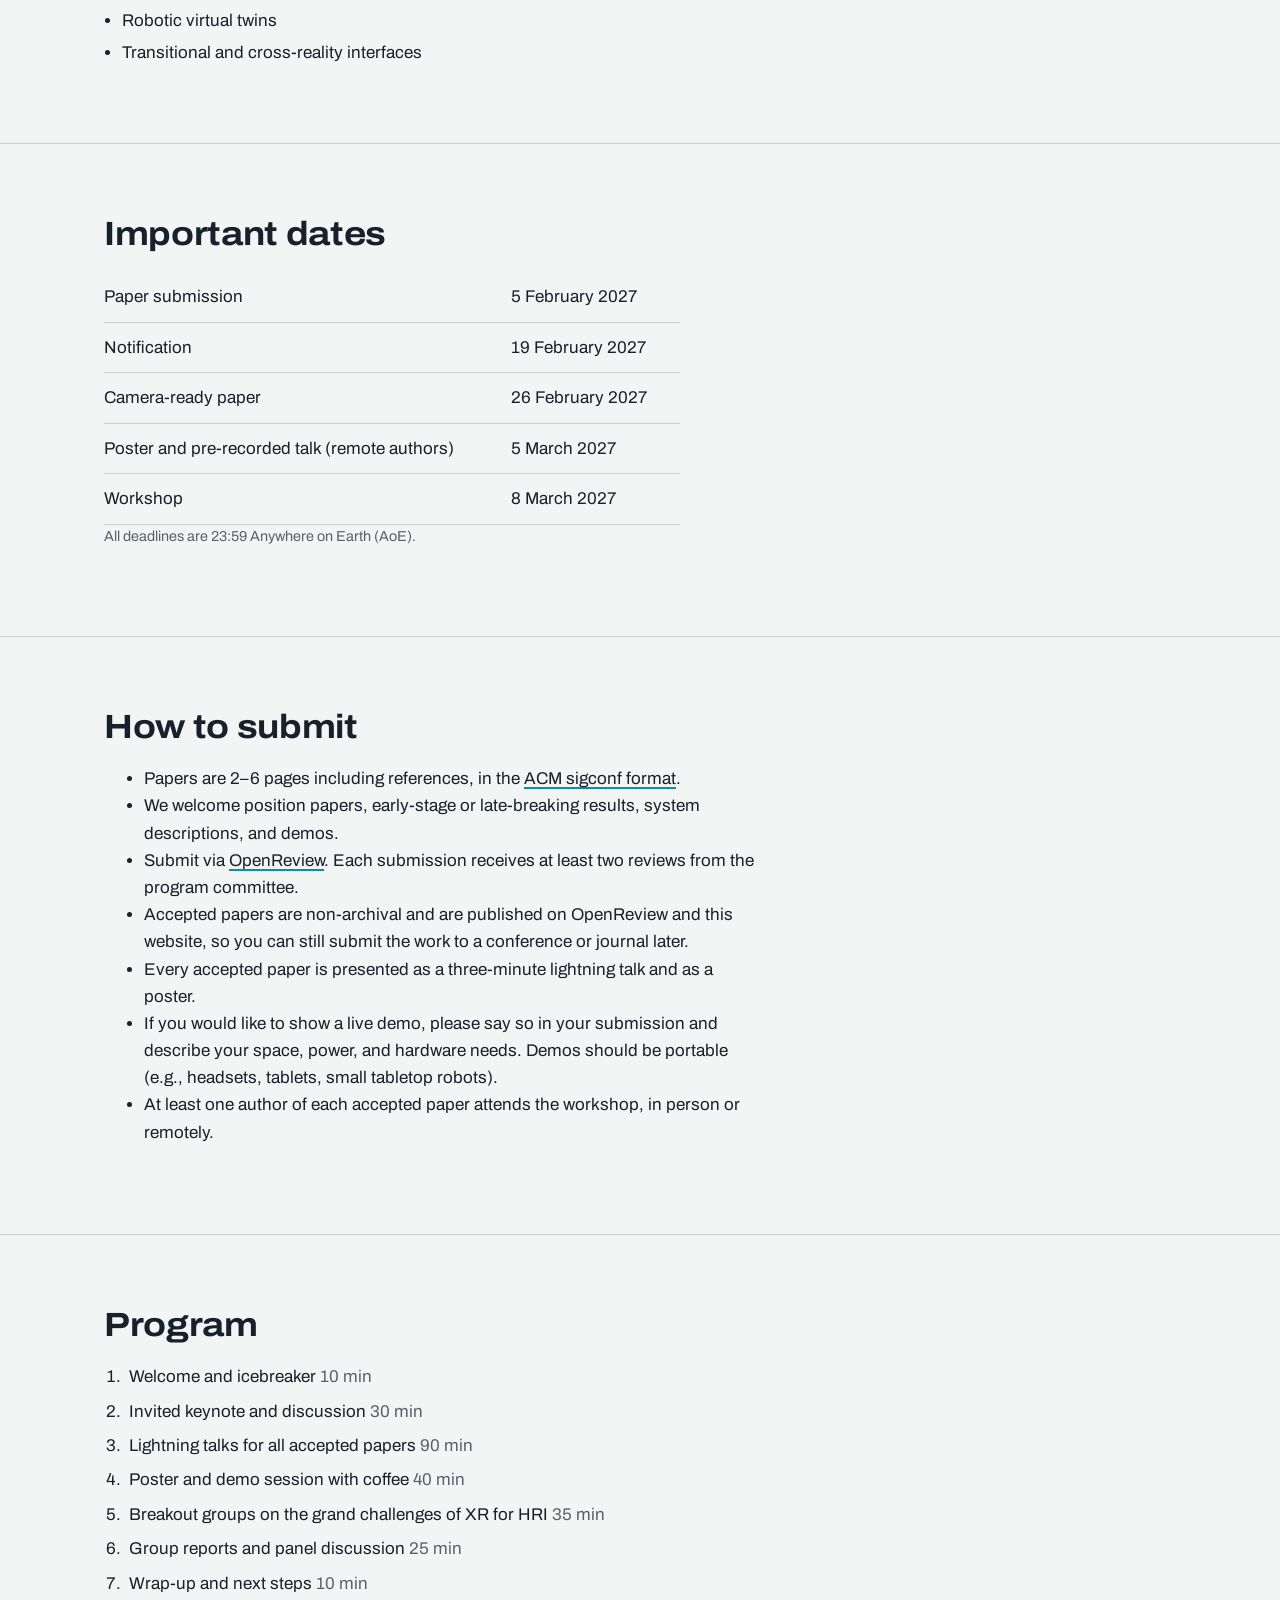
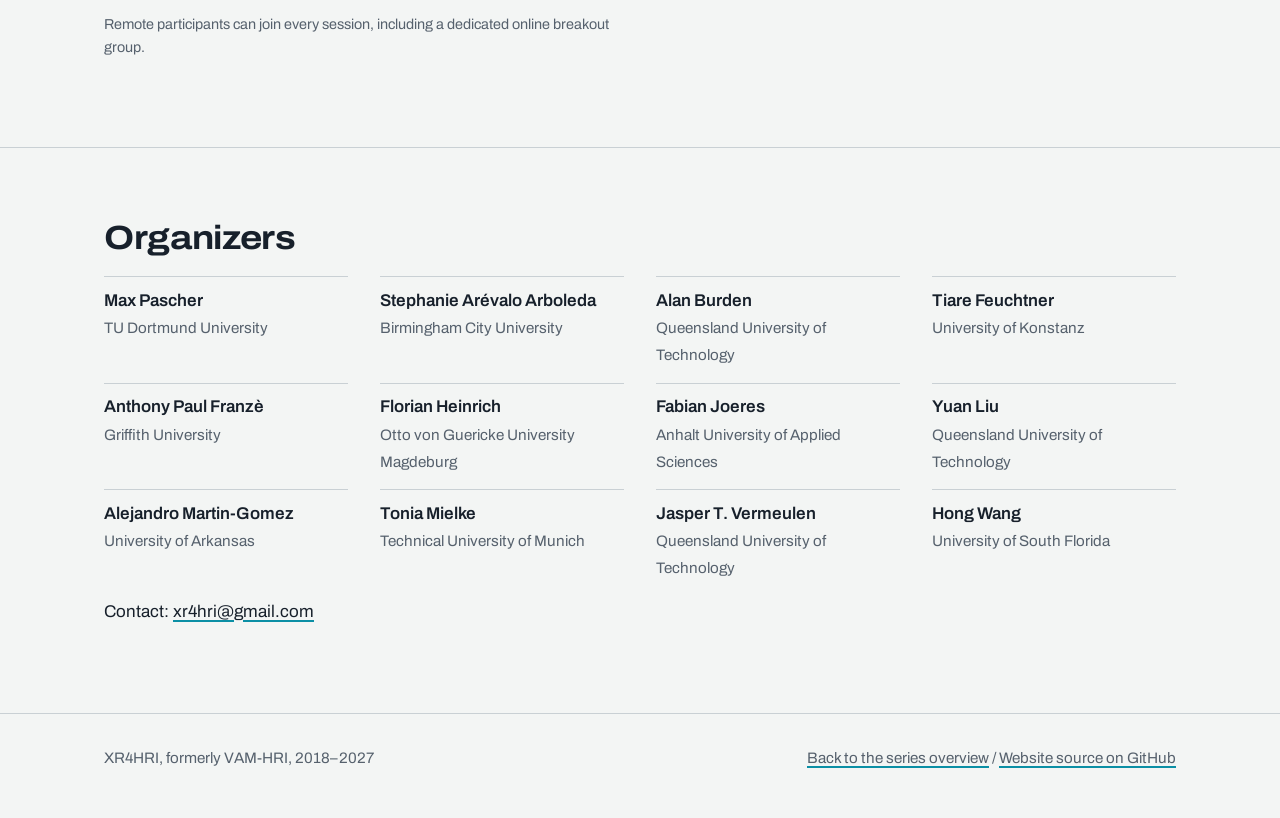
==== commit 4242c8cd: "Schedule" ====
--- a/hri2027/index.html
+++ b/hri2027/index.html
@@ -42,7 +42,7 @@
         <dl class="facts">
           <dt>Submissions</dt><dd><a href="https://openreview.net/group?id=humanrobotinteraction.org/HRI/2027/Workshop/XR4HRI">OpenReview</a></dd>
         </dl>
-        <p class="status">Paper submission deadline: <strong>15 January 2027</strong> (AoE).</p>
+        <p class="status">Paper submission deadline: <strong>5 February 2027</strong> (AoE).</p>
       </div>
     </section>
 
@@ -95,10 +95,10 @@
         <div class="table-scroll">
           <table style="min-width:0; max-width:36rem">
             <tbody>
-              <tr><td>Paper submission</td><td>15 January 2027</td></tr>
-              <tr><td>Notification</td><td>5 February 2027</td></tr>
-              <tr><td>Camera-ready paper</td><td>19 February 2027</td></tr>
-              <tr><td>Poster and pre-recorded talk (remote authors)</td><td>1 March 2027</td></tr>
+              <tr><td>Paper submission</td><td>5 February 2027</td></tr>
+              <tr><td>Notification</td><td>19 February 2027</td></tr>
+              <tr><td>Camera-ready paper</td><td>26 February 2027</td></tr>
+              <tr><td>Poster and pre-recorded talk (remote authors)</td><td>5 March 2027</td></tr>
               <tr><td>Workshop</td><td>8 March 2027</td></tr>
             </tbody>
           </table>
@@ -127,11 +127,11 @@
         <h2 id="program-title">Program</h2>
         <ol class="program">
           <li>Welcome and icebreaker <span>10 min</span></li>
-          <li>Invited keynote and discussion <span>40 min</span></li>
-          <li>Lightning talks for all accepted papers <span>45 min</span></li>
-          <li>Poster and demo session with coffee <span>45 min</span></li>
-          <li>Breakout groups on the grand challenges of XR for HRI <span>55 min</span></li>
-          <li>Group reports and panel discussion <span>35 min</span></li>
+          <li>Invited keynote and discussion <span>30 min</span></li>
+          <li>Lightning talks for all accepted papers <span>90 min</span></li>
+          <li>Poster and demo session with coffee <span>40 min</span></li>
+          <li>Breakout groups on the grand challenges of XR for HRI <span>35 min</span></li>
+          <li>Group reports and panel discussion <span>25 min</span></li>
           <li>Wrap-up and next steps <span>10 min</span></li>
         </ol>
         <p class="prose small">Remote participants can join every session, including a dedicated online breakout group.</p>
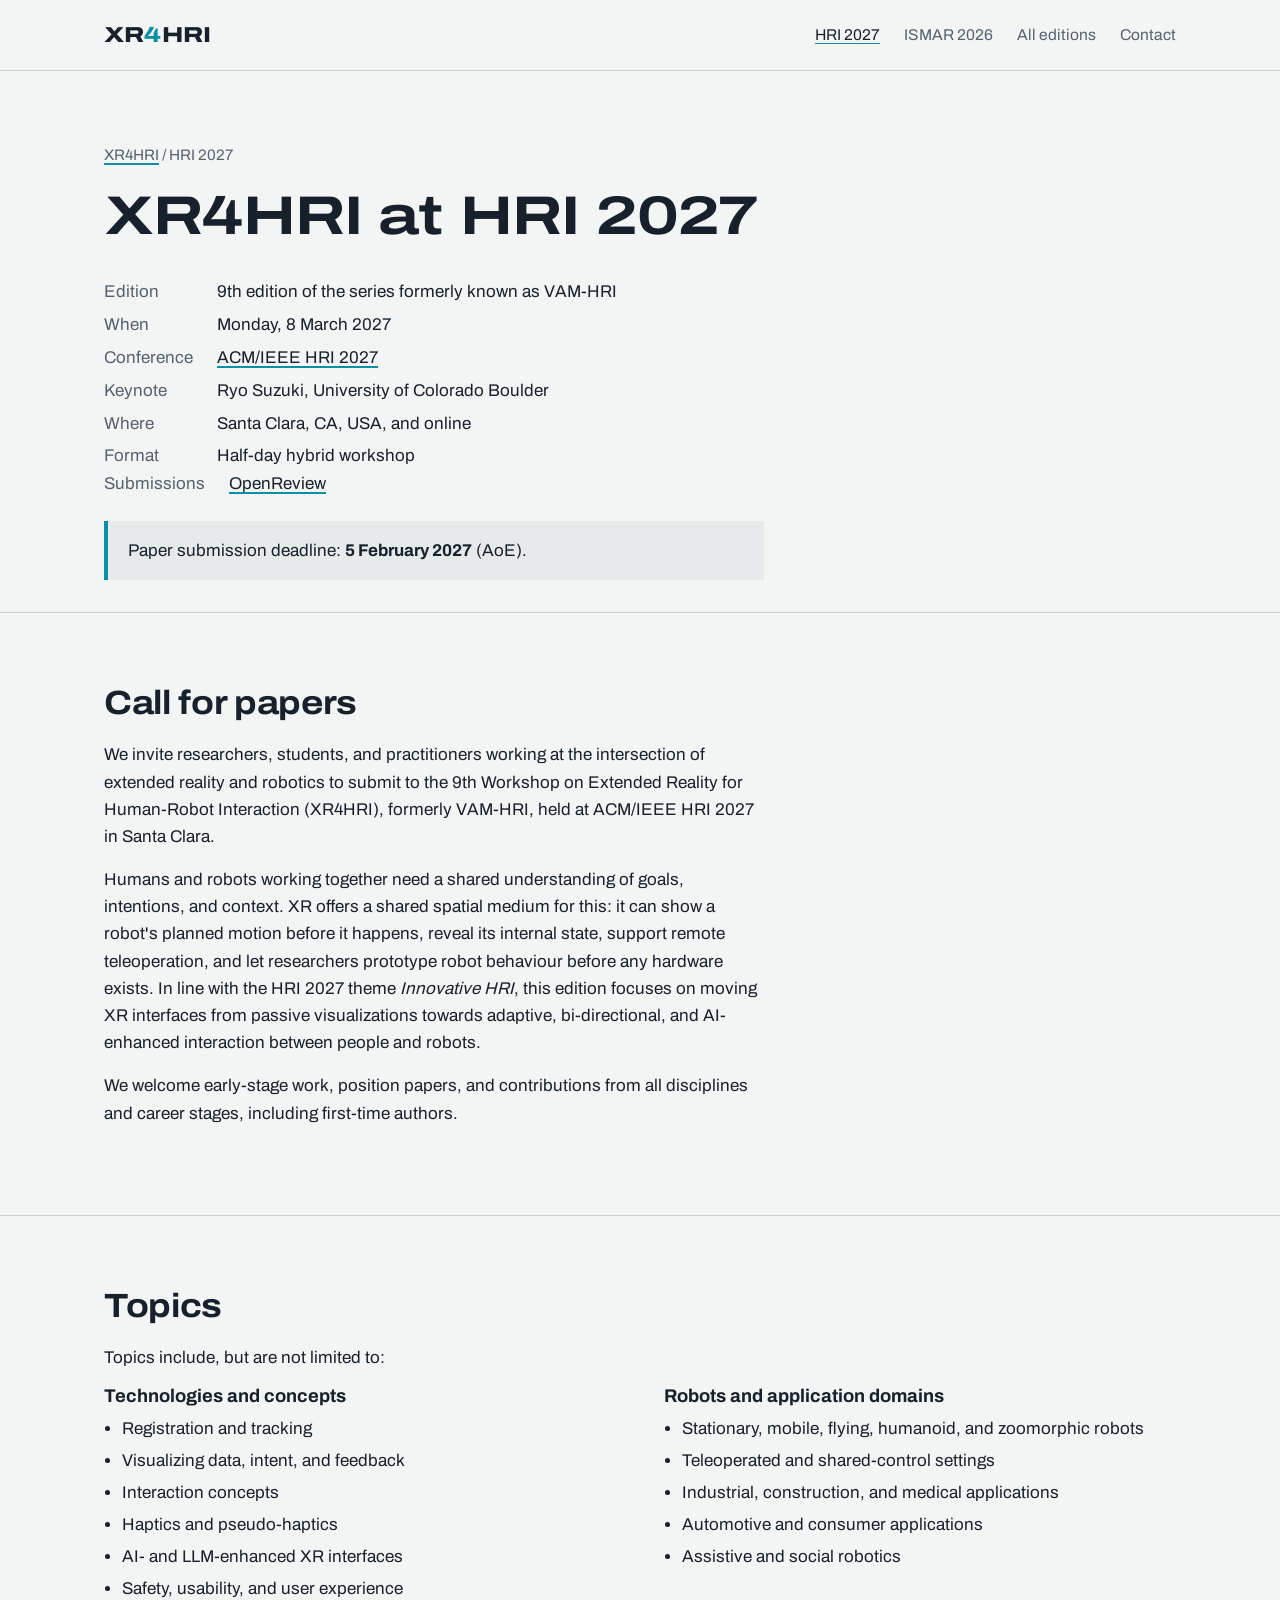
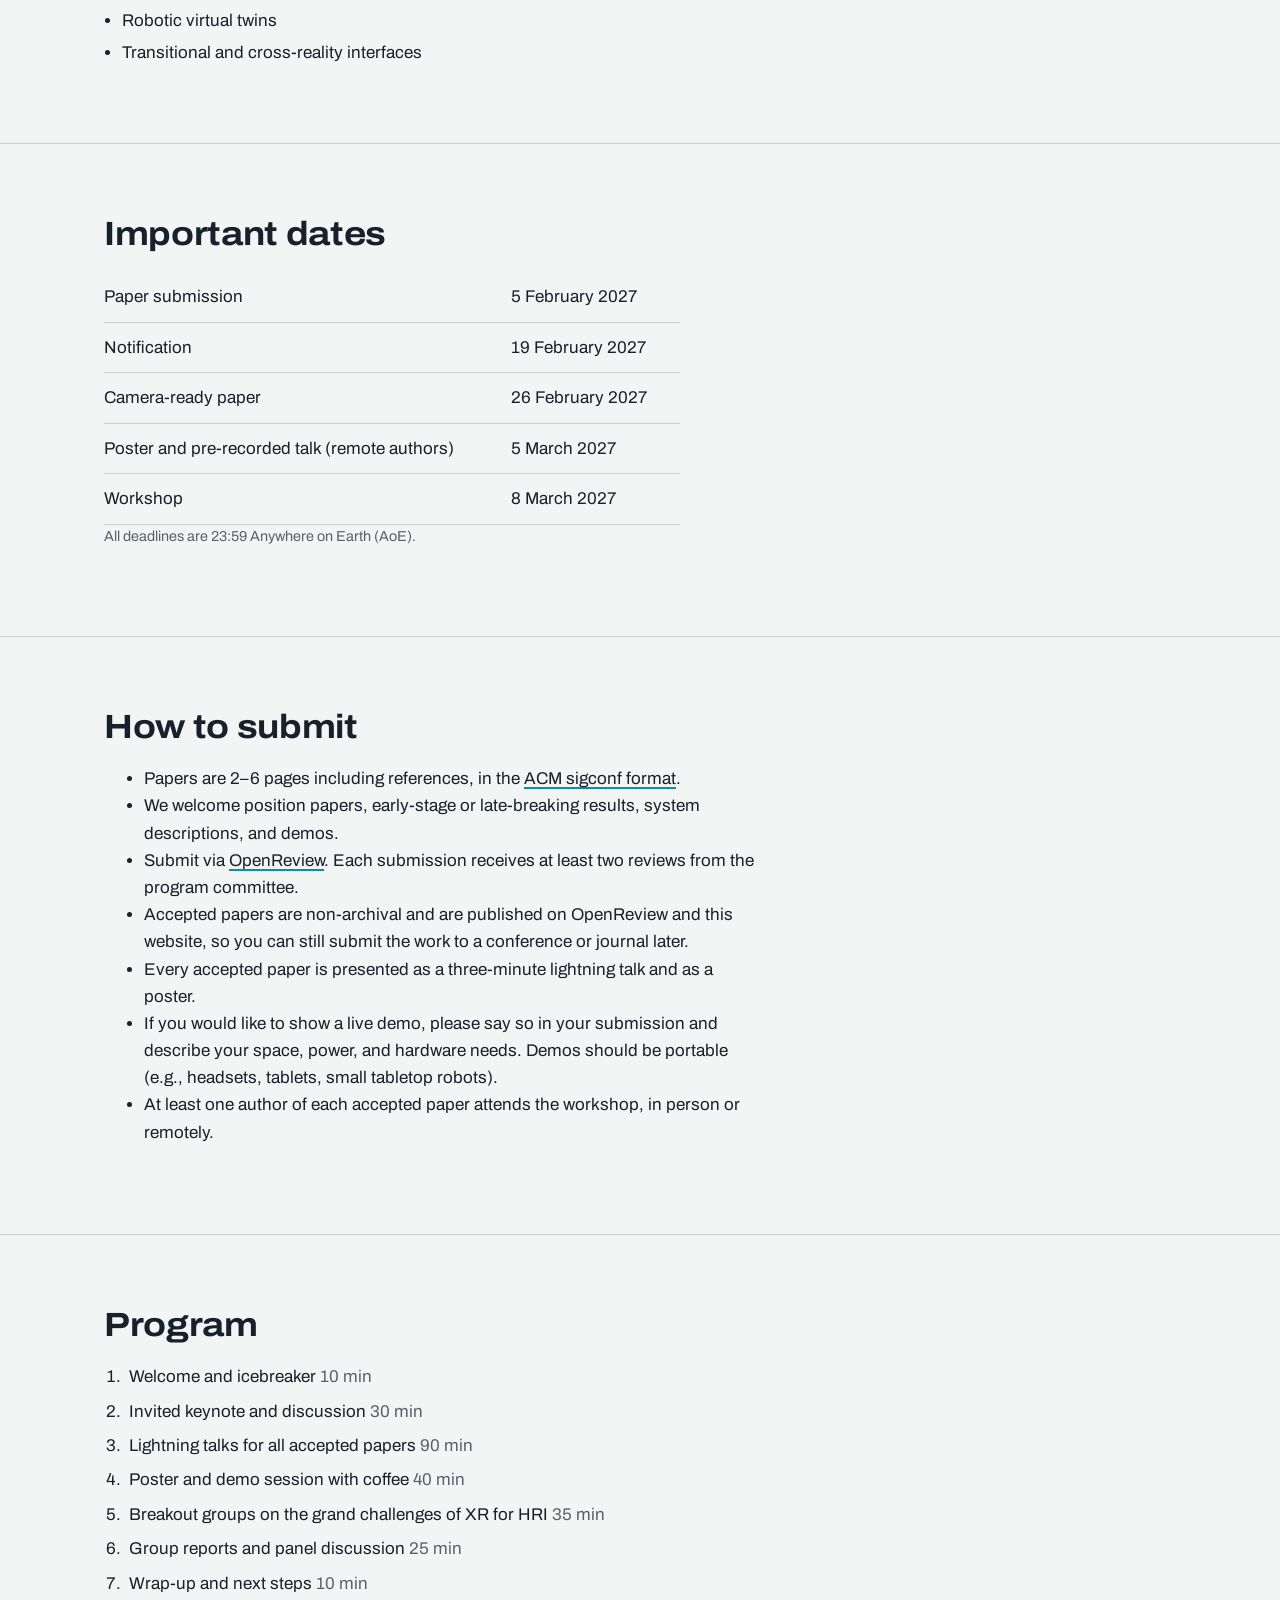
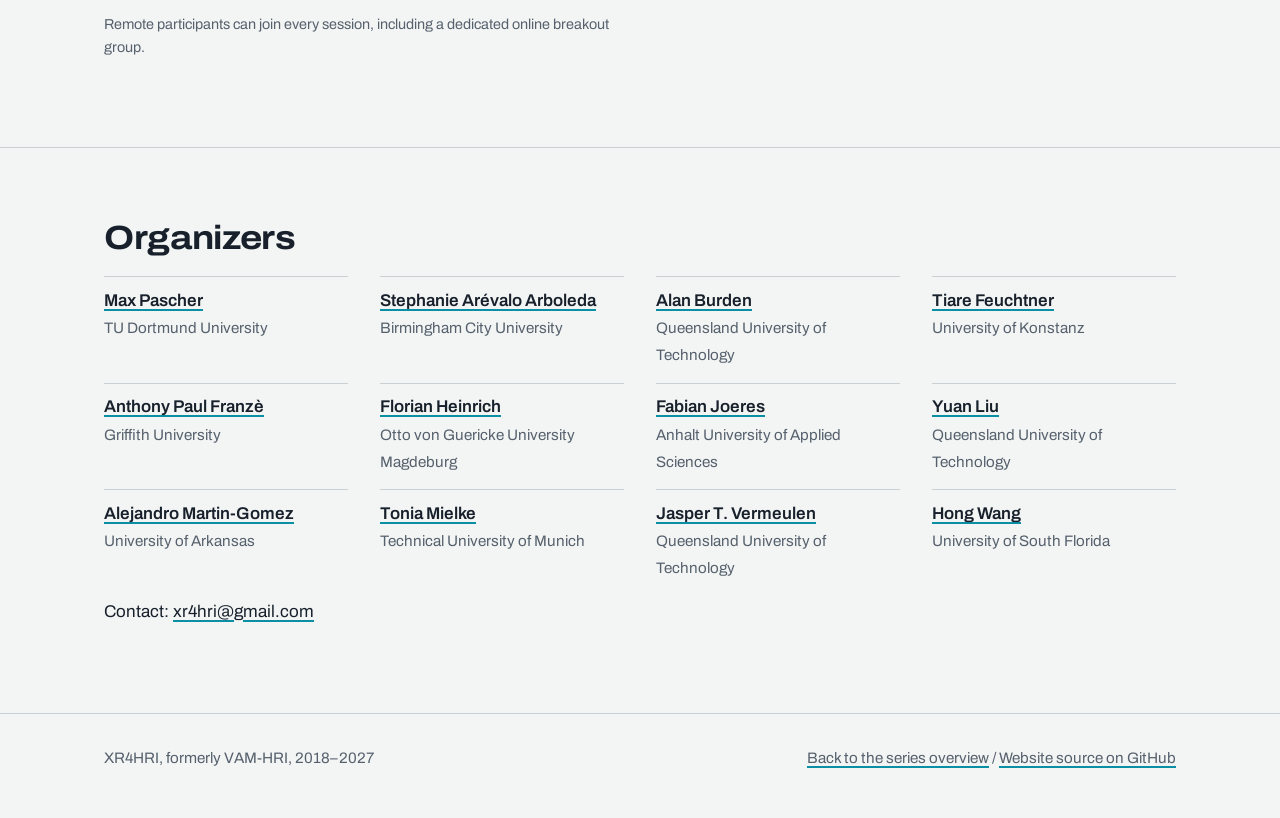
==== commit 10815e8f: "Orga" ====
--- a/hri2027/index.html
+++ b/hri2027/index.html
@@ -142,18 +142,18 @@
       <div class="wrap">
         <h2 id="org-title">Organizers</h2>
         <ul class="people">
-          <li><strong>Max Pascher</strong><span>TU Dortmund University</span></li>
-          <li><strong>Stephanie Arévalo Arboleda</strong><span>Birmingham City University</span></li>
-          <li><strong>Alan Burden</strong><span>Queensland University of Technology</span></li>
-          <li><strong>Tiare Feuchtner</strong><span>University of Konstanz</span></li>
-          <li><strong>Anthony Paul Franzè</strong><span>Griffith University</span></li>
-          <li><strong>Florian Heinrich</strong><span>Otto von Guericke University Magdeburg</span></li>
-          <li><strong>Fabian Joeres</strong><span>Anhalt University of Applied Sciences</span></li>
-          <li><strong>Yuan Liu</strong><span>Queensland University of Technology</span></li>
-          <li><strong>Alejandro Martin-Gomez</strong><span>University of Arkansas</span></li>
-          <li><strong>Tonia Mielke</strong><span>Technical University of Munich</span></li>
-          <li><strong>Jasper T. Vermeulen</strong><span>Queensland University of Technology</span></li>
-          <li><strong>Hong Wang</strong><span>University of South Florida</span></li>
+          <li><strong><a href="https://maxpascher.de/">Max Pascher</a></strong><span>TU Dortmund University</span></li>
+          <li><strong><a href="https://www.bcu.ac.uk/subject-areas/computing/staff/stephanie-arevalo-arboleda">Stephanie Arévalo Arboleda</a></strong><span>Birmingham City University</span></li>
+          <li><strong><a href="https://orcid.org/0000-0002-1734-1077">Alan Burden</a></strong><span>Queensland University of Technology</span></li>
+          <li><strong><a href="https://orcid.org/0000-0002-9922-5538">Tiare Feuchtner</a></strong><span>University of Konstanz</span></li>
+          <li><strong><a href="https://www.anthonyfranze.com">Anthony Paul Franzè</a></strong><span>Griffith University</span></li>
+          <li><strong><a href="https://orcid.org/0000-0002-8169-3157">Florian Heinrich</a></strong><span>Otto von Guericke University Magdeburg</span></li>
+          <li><strong><a href="https://www.hs-anhalt.de/en/university/service/list-of-people/person/prof-dr-fabian-joeres">Fabian Joeres</a></strong><span>Anhalt University of Applied Sciences</span></li>
+          <li><strong><a href="https://www.australiancobotics.org/person/yuan-liu/">Yuan Liu</a></strong><span>Queensland University of Technology</span></li>
+          <li><strong><a href="https://orcid.org/0000-0001-9341-3477">Alejandro Martin-Gomez</a></strong><span>University of Arkansas</span></li>
+          <li><strong><a href="https://orcid.org/0000-0002-2363-2460">Tonia Mielke</a></strong><span>Technical University of Munich</span></li>
+          <li><strong><a href="https://orcid.org/0000-0002-7513-5909">Jasper T. Vermeulen</a></strong><span>Queensland University of Technology</span></li>
+          <li><strong><a href="https://therarelab.com/people/hong-wang/">Hong Wang</a></strong><span>University of South Florida</span></li>
         </ul>
         <p>Contact: <a href="mailto:xr4hri@gmail.com">xr4hri@gmail.com</a></p>
       </div>
